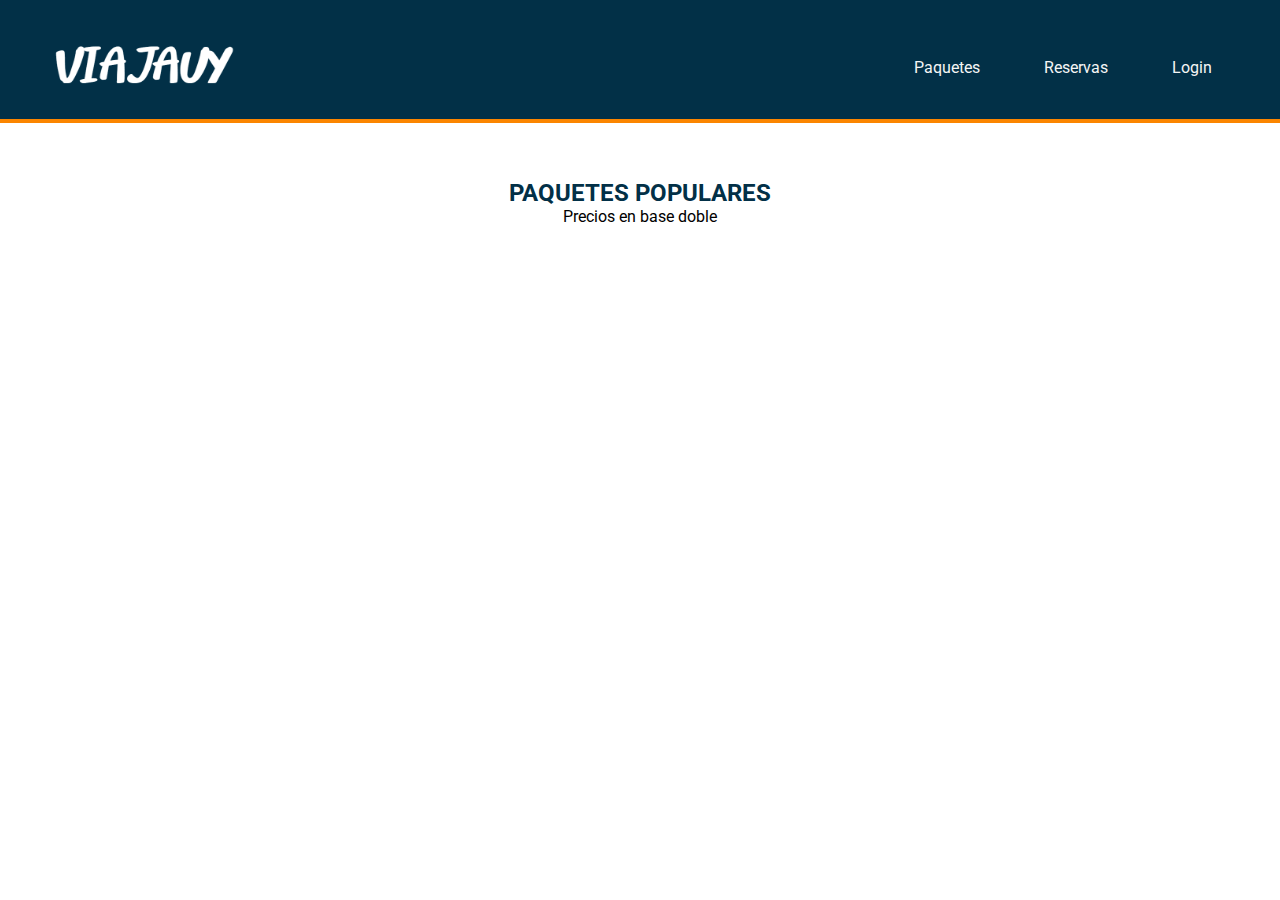
==== html/index.html @ 6b280a8b "Gestion de reservas, historial de reservas, crear reservas, clase sistema, etc" ====
<!DOCTYPE html>
<html lang="en">

<head>
    <meta charset="UTF-8">
    <meta name="viewport" content="width=device-width, initial-scale=1.0">
    <link rel="preconnect" href="https://fonts.googleapis.com">
    <link rel="preconnect" href="https://fonts.gstatic.com" crossorigin>
    <link
        href="https://fonts.googleapis.com/css2?family=Roboto:ital,wght@0,100;0,300;0,400;0,500;0,700;0,900;1,100;1,300;1,400;1,500;1,700;1,900&display=swap"
        rel="stylesheet">
    <link rel="stylesheet" href="../styles/indexStyles.css">
    <title>Paquetes - VIAJAUY</title>
</head>

<body>
    <header>
        <a href="index.html"><img src="../img/logoChico.png" alt="Logo de VIAJAUY"></a>
        <nav>
            <a href="#paquetes">Paquetes</a>
            <a href="historialReservas.html">Reservas</a>
            <a href="login.html">Login</a>
        </nav>
    </header>

    <section id="paquetes">
        <div class="contenedor">
            <h2>PAQUETES POPULARES</h2>
            <p>Precios en base doble</p>

            <div id="articlesPaquetes"></div>
        </div>
    </section>

    <dialog id="modal">
        <h2>Estas a un paso de realizar tu reserva...</h2>
        <p id="emptyForm"></p>

        <form id="form" >
            <label for="inputCantPasajeros">Cantidad de pasajeros</label>
            <input type="number" id="inputCantPasajeros" placeholder="4">

            <label for="inputMedioPago">Medio de pago</label>
            <select id="inputMedioPago">
                <option value="efectivo">Efectivo</option>
                <option value="millas">Millas</option>
            </select>
            <input type="submit" id="send" value="REALIZAR RESERVA">
        </form>
    </dialog>


    <script src="../entities/events.js"></script>
    <script src="../entities/sistema.js"></script>
    <!-- <script src="../gestionDest.js"></script> -->
    <script src="../index.js"></script>
</body>

</html>
---- styles/indexStyles.css ----
* {
    margin: 0;
    padding: 0;
}

body {
    margin-top: 119px;
}

.contenedor {
    max-width: 1280px;
    width: 100%;
    margin: 0 auto;
    overflow: hidden;
}

h1 {
    font-family: "Roboto", sans-serif;
    font-weight: 700;
    font-style: normal;
}

h2,
h3 {
    font-family: "Roboto", sans-serif;
    font-weight: 500;
    font-style: normal;
}

a,
p,
li,
label {
    font-family: "Roboto", sans-serif;
    font-weight: 400;
    font-style: normal;
}

header {
    background-color: #023047;
    padding: 30px 8px 15px 60px;
    object-fit: contain;
    display: flex;
    justify-content: space-between;
    align-items: center;
    position: fixed;
    top: 0;
    right: 0;
    z-index: 9999;
    width: 100%;
    border-bottom: 4px solid #fb8500;
}

header a img {
    width: 200px;
    height: 70px;
    padding-left: 50px;
}

header nav a {
    padding-right: 60px;
    text-decoration: none;
    color: whitesmoke;
}

header a:hover {
    color: #fb8500;
}

header a:focus {
    color: #fb8500;
}

/* Paquetes: */

#paquetes {
    height: auto;
    text-align: center;
    padding: 60px 60px 0px 60px;
}

#paquetes .contenedor h2 {
    color: #023047;
    font-weight: 700;
}

#paquetes .contenedor #articlesPaquetes {
    display: flex;
    flex-direction: row;
    justify-content: space-evenly;
    padding-right: 30px;
    padding-bottom: 30px;
    padding-top: 50px;
    flex-wrap: wrap;
}

#paquetes .contenedor #articlesPaquetes article {
    width: 300px;
    height: auto;
    background-color: #fff;
    box-shadow: 0 4px 8px rgba(0, 0, 0, 0.5);
    border-radius: 10px;
    text-align: left;
    margin: 10px;
    padding: 0px 0px 15px 0px;
    transition: transform 0.3s ease;
}

#paquetes .contenedor #articlesPaquetes article:hover {
    transform: translateY(10px);
}

.paquetes-img img {
    object-fit: cover;
    width: 100%;
    height: 175px;
    border-top-left-radius: 10px;
    border-top-right-radius: 10px;
}

.paquetes-info {
    padding: 10px 0px 10px 10px;
}

.paquetes-info h3 {
    color: #023047;
}

.paquetes-info p {
    color: #fb8500;
}

#paquetes .contenedor article ul {
    list-style-position: inside;
    padding-top: 5px;
}

#paquetes .contenedor article ul li {
    padding-top: 8px;
    font-size: 13px;
}

#paquetes .contenedor article #aCont {
    display: flex;
    justify-content: center;
    align-items: center;
}

#paquetes .contenedor article #aCont button {
    background-color: #fb8500;
    text-decoration: none;
    color: white;
    padding: 10px 20px;
    border-radius: 20px;
    border: none;
    box-shadow: none;
    outline: none;
    cursor: pointer;
}

/* Fondo semi-transparente para el modal */
body::before {
    content: "";
    display: none;
    position: fixed;
    top: 0;
    left: 0;
    width: 100%;
    height: 100%;
    background: rgba(0, 0, 0, 0.5);
    z-index: 999;
}

/* Estilos generales del modal */
dialog {
    overflow: hidden;
    flex-direction: column;
    width: 60%;
    max-width: 600px;
    justify-content: center;
    align-items: center;
    position: fixed;
    top: 50%;
    left: 50%;
    transform: translate(-50%, -50%);
    background-color: white;
    padding: 30px;
    border: none;
    border-radius: 15px;
    box-shadow: 0 8px 20px rgba(0, 0, 0, 0.3);
    z-index: 1000;
}

dialog[open] {
    display: flex; /* Muestra el modal solo cuando está abierto */
}

dialog h2 {
    font-size: 1.8rem;
    margin-bottom: 20px;
    color: #333;
    padding: 15px;
}

/* Estilos del formulario dentro del modal */
dialog form {
    display: flex;
    flex-direction: column;
    flex-wrap: wrap;
    justify-content: center;
    align-items: center;
    padding: 15px;
    width: 100%;
    height: auto;
}

form label {
    padding-top: 10px;
    padding-bottom: 7px;
}

input, select {
    width: 100%;
    box-sizing: border-box;
    padding: 10px;
    margin: 10px 0;
    border-radius: 8px;
    border: 1px solid #ccc;
    box-shadow: inset 0 1px 2px rgba(0, 0, 0, 0.1);
    font-size: 1rem;
    background-color: #f9f9f9;
    transition: all 0.2s ease;
}

input:focus, select:focus {
    outline: none;
    border-color: #fb8500;
    box-shadow: 0 0 5px rgba(251, 133, 0, 0.5);
}

/* Estilos del botón de envío */
#send {
    border-radius: 30px;
    border: none;
    padding: 15px 30px;
    background: linear-gradient(135deg, #fb8500, #ff7c00);
    color: white;
    font-size: 1.2rem;
    cursor: pointer;
    transition: background 0.3s ease, transform 0.2s ease;
    margin-top: 20px;
    box-shadow: 4px 3px rgba(0, 0, 0, 0.3);
    outline: none;
}

#send:hover {
    background: linear-gradient(135deg, #ff7c00, #ff6100);
    transform: translateY(-2px);
    box-shadow: 0 4px 10px rgba(0, 0, 0, 0.2);
}

#send:active {
    transform: translateY(1px);
}



.paquetes-img {
    position: relative; /* Establece el contenedor como relativo para poder posicionar el texto en relación a él */
}

.oferta {
    position: absolute; /* Posiciona el texto de forma absoluta */
    top: 146px; /* Ajusta la posición desde la parte superior */
    left: 0px; /* Ajusta la posición desde la izquierda */
    background-color: #fb8500; /* Fondo verde semitransparente (puedes cambiarlo) */
    color: white; /* Color del texto */
    padding: 5px; /* Espaciado alrededor del texto */
    border-radius: 0px 10px 0px 0px; /* Bordes redondeados para un mejor aspecto */
    font-weight: bold; /* Hacer el texto negrita */
    
}

.hidden {
    display: none;
}
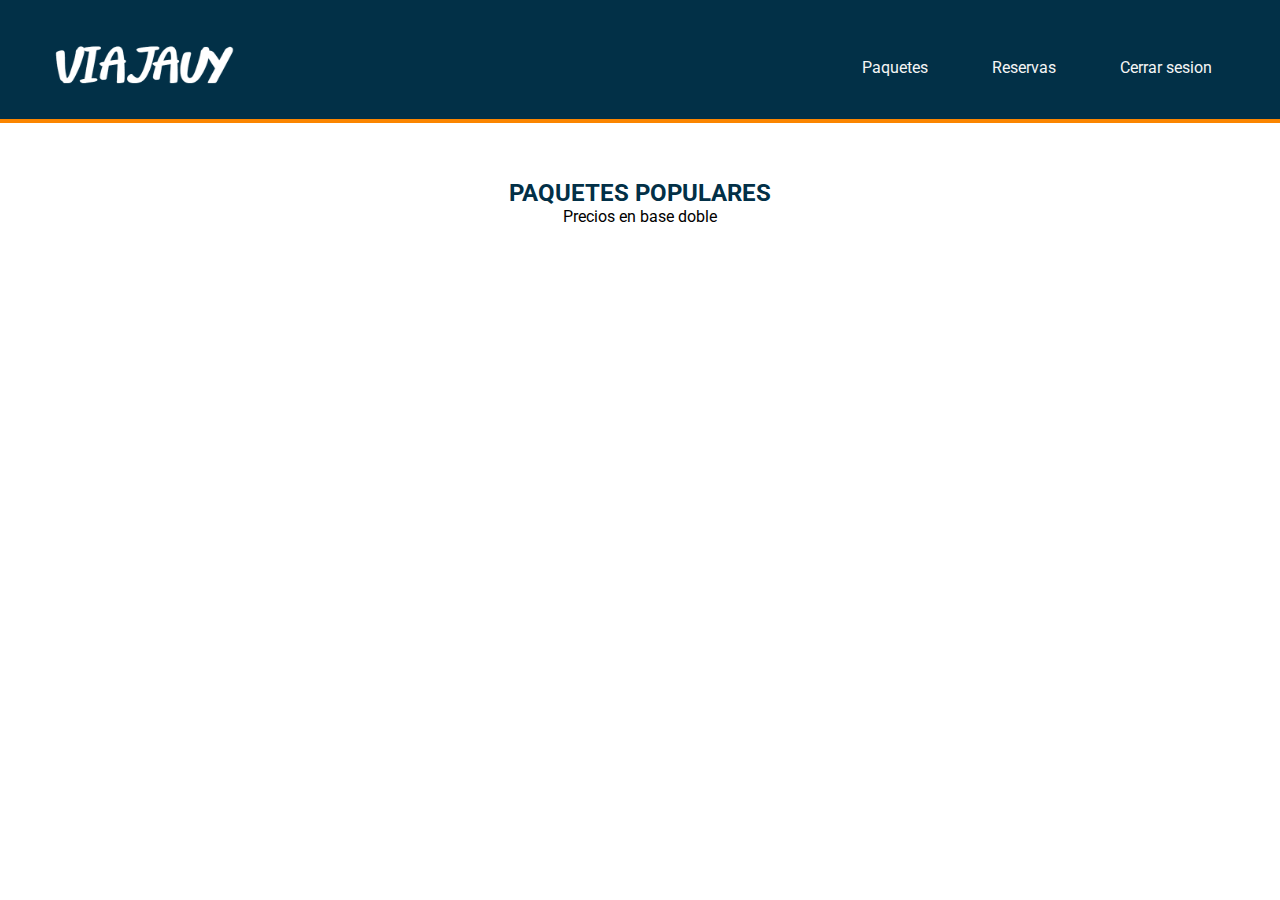
==== commit 0da1789e: "Merge branch 'mauri'" ====
--- a/html/index.html
+++ b/html/index.html
@@ -19,7 +19,7 @@
         <nav>
             <a href="#paquetes">Paquetes</a>
             <a href="historialReservas.html">Reservas</a>
-            <a href="login.html">Login</a>
+            <a href="login.html" id="log-out">Cerrar sesion</a>
         </nav>
     </header>
 
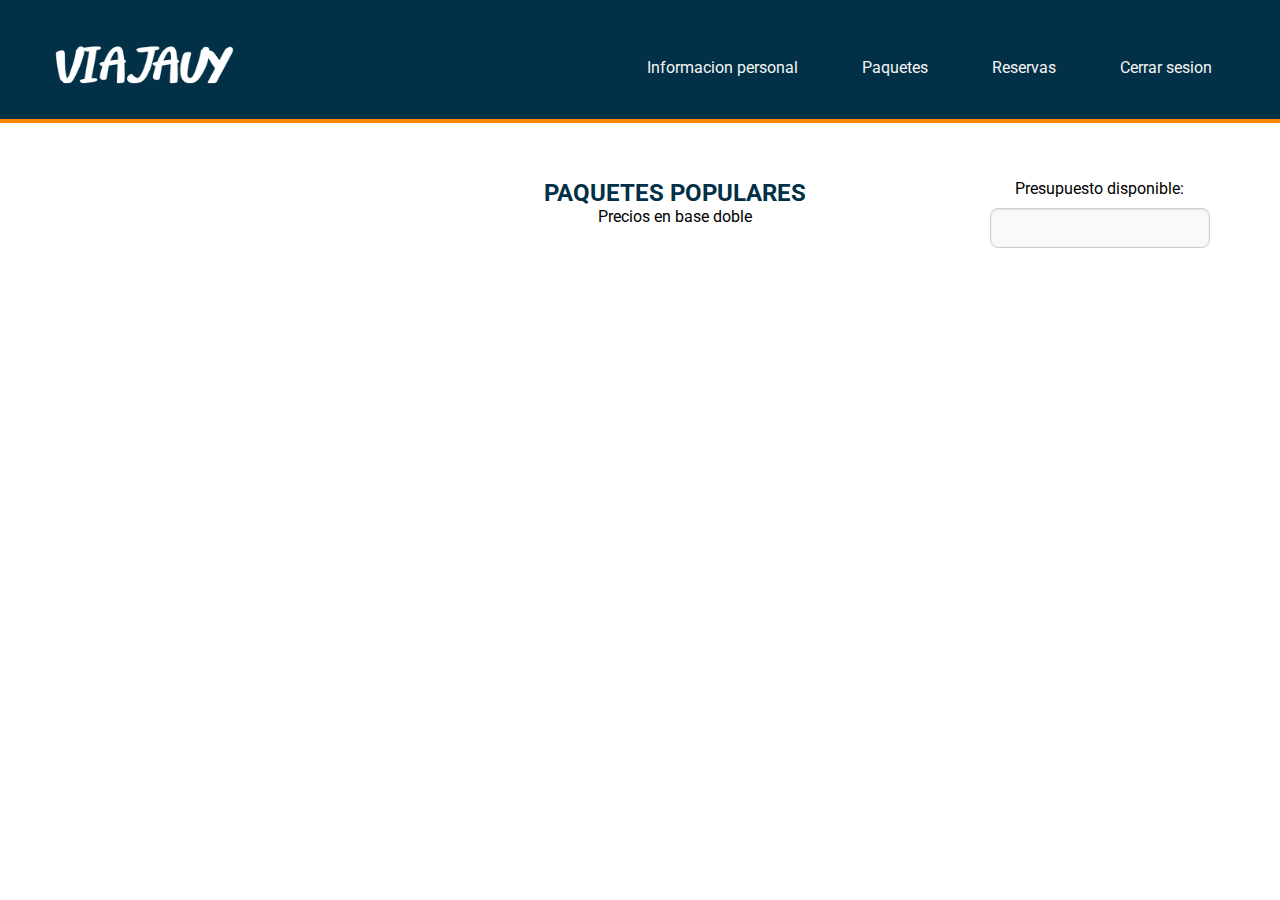
==== commit 235ca76d: "Merged sistemas + fixed login bugs + started client data page + notAdmin navigation and notLoggedIn " ====
--- a/html/index.html
+++ b/html/index.html
@@ -17,6 +17,7 @@
     <header>
         <a href="index.html"><img src="../img/logoChico.png" alt="Logo de VIAJAUY"></a>
         <nav>
+            <a href="clientData.html">Informacion personal</a>
             <a href="#paquetes">Paquetes</a>
             <a href="historialReservas.html">Reservas</a>
             <a href="login.html" id="log-out">Cerrar sesion</a>
@@ -25,9 +26,16 @@
 
     <section id="paquetes">
         <div class="contenedor">
-            <h2>PAQUETES POPULARES</h2>
-            <p>Precios en base doble</p>
-
+            <div id="containerHead">
+                <div id="titleContainer">
+                    <h2>PAQUETES POPULARES</h2>
+                    <p>Precios en base doble</p>
+                </div>
+                <div>
+                    <label for="budgetDisplayer">Presupuesto disponible:</label>
+                    <input type="number" value="" id="budgetDisplayer" disabled>
+                </div>
+            </div>
             <div id="articlesPaquetes"></div>
         </div>
     </section>
@@ -51,6 +59,7 @@
 
 
     <script src="../entities/events.js"></script>
+    <script src="../entities/Users.js"></script>
     <script src="../entities/sistema.js"></script>
     <!-- <script src="../gestionDest.js"></script> -->
     <script src="../index.js"></script>
--- a/styles/indexStyles.css
+++ b/styles/indexStyles.css
@@ -12,6 +12,18 @@
     width: 100%;
     margin: 0 auto;
     overflow: hidden;
+}
+
+#containerHead{
+    display: flex;
+    flex-direction: row;
+    justify-content: space-between;
+    width: 1150px;
+}
+
+#titleContainer{
+    width: 100%;
+    padding-left:300px ;
 }
 
 h1 {
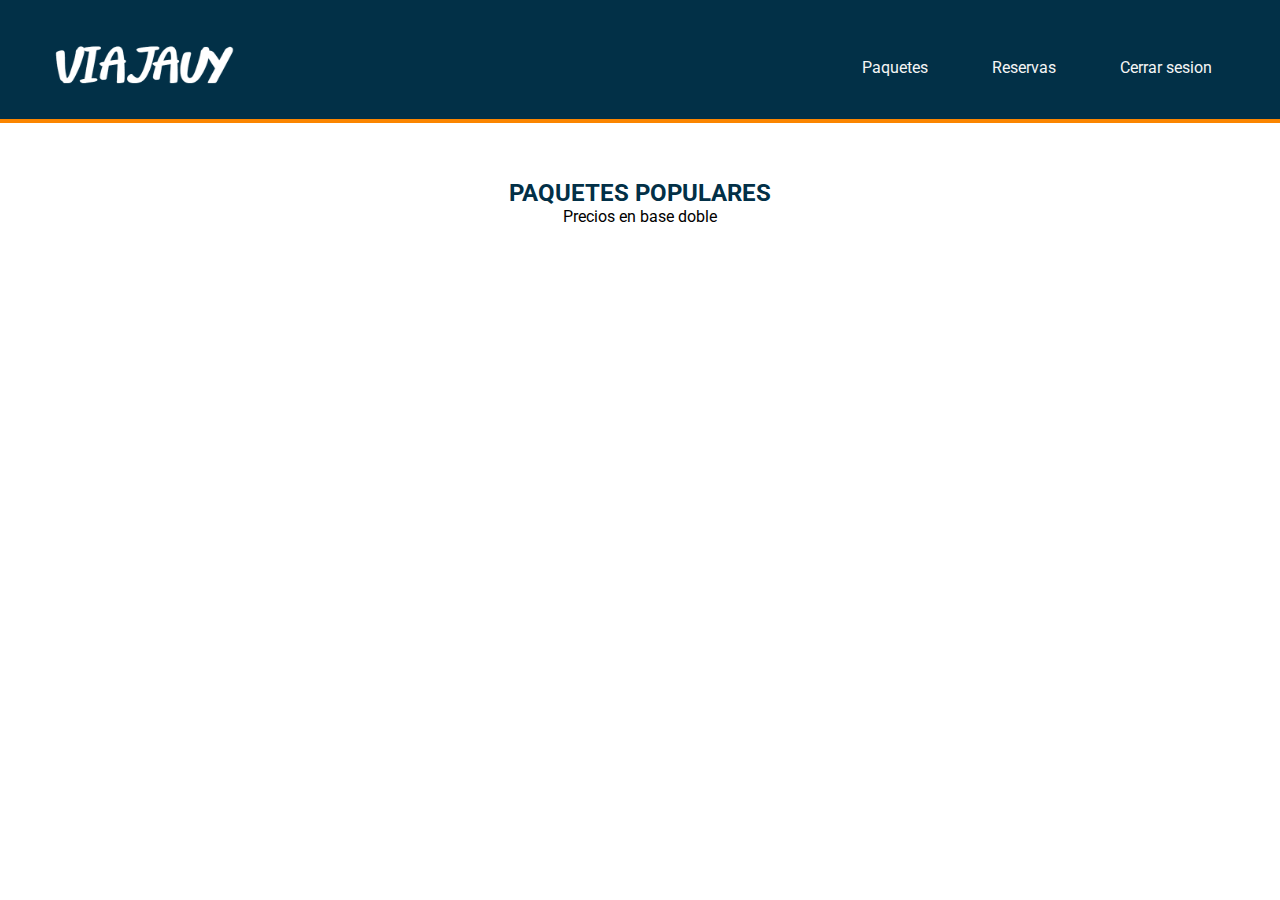
==== commit 0b63482b: "fix clase sistema + cancelar reservas" ====
--- a/html/index.html
+++ b/html/index.html
@@ -10,6 +10,8 @@
         href="https://fonts.googleapis.com/css2?family=Roboto:ital,wght@0,100;0,300;0,400;0,500;0,700;0,900;1,100;1,300;1,400;1,500;1,700;1,900&display=swap"
         rel="stylesheet">
     <link rel="stylesheet" href="../styles/indexStyles.css">
+    <script src="../entities/events.js"></script>
+    <script src="../entities/sistema.js"></script>
     <title>Paquetes - VIAJAUY</title>
 </head>
 
@@ -17,7 +19,6 @@
     <header>
         <a href="index.html"><img src="../img/logoChico.png" alt="Logo de VIAJAUY"></a>
         <nav>
-            <a href="clientData.html">Informacion personal</a>
             <a href="#paquetes">Paquetes</a>
             <a href="historialReservas.html">Reservas</a>
             <a href="login.html" id="log-out">Cerrar sesion</a>
@@ -26,16 +27,9 @@
 
     <section id="paquetes">
         <div class="contenedor">
-            <div id="containerHead">
-                <div id="titleContainer">
-                    <h2>PAQUETES POPULARES</h2>
-                    <p>Precios en base doble</p>
-                </div>
-                <div>
-                    <label for="budgetDisplayer">Presupuesto disponible:</label>
-                    <input type="number" value="" id="budgetDisplayer" disabled>
-                </div>
-            </div>
+            <h2>PAQUETES POPULARES</h2>
+            <p>Precios en base doble</p>
+
             <div id="articlesPaquetes"></div>
         </div>
     </section>
@@ -58,9 +52,8 @@
     </dialog>
 
 
-    <script src="../entities/events.js"></script>
-    <script src="../entities/Users.js"></script>
-    <script src="../entities/sistema.js"></script>
+    <!-- <script src="../entities/events.js"></script>
+    <script src="../entities/sistema.js"></script> -->
     <!-- <script src="../gestionDest.js"></script> -->
     <script src="../index.js"></script>
 </body>
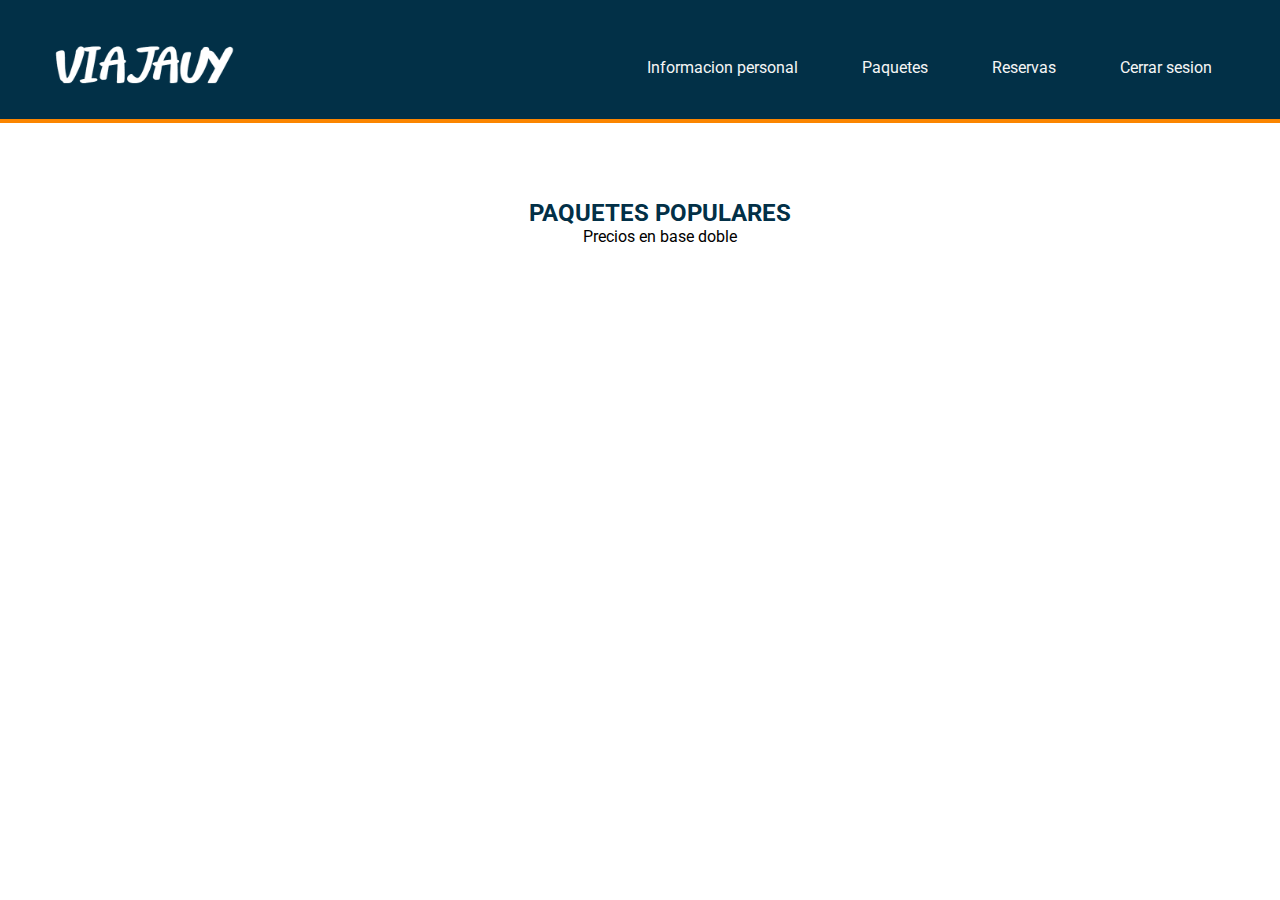
==== commit 094e63c3: "Created client data page - done, fixed buggs with registration - implemented animations" ====
--- a/html/index.html
+++ b/html/index.html
@@ -10,8 +10,6 @@
         href="https://fonts.googleapis.com/css2?family=Roboto:ital,wght@0,100;0,300;0,400;0,500;0,700;0,900;1,100;1,300;1,400;1,500;1,700;1,900&display=swap"
         rel="stylesheet">
     <link rel="stylesheet" href="../styles/indexStyles.css">
-    <script src="../entities/events.js"></script>
-    <script src="../entities/sistema.js"></script>
     <title>Paquetes - VIAJAUY</title>
 </head>
 
@@ -19,6 +17,7 @@
     <header>
         <a href="index.html"><img src="../img/logoChico.png" alt="Logo de VIAJAUY"></a>
         <nav>
+            <a href="clientData.html">Informacion personal</a>
             <a href="#paquetes">Paquetes</a>
             <a href="historialReservas.html">Reservas</a>
             <a href="login.html" id="log-out">Cerrar sesion</a>
@@ -27,10 +26,10 @@
 
     <section id="paquetes">
         <div class="contenedor">
-            <h2>PAQUETES POPULARES</h2>
-            <p>Precios en base doble</p>
-
-            <div id="articlesPaquetes"></div>
+                <h2>PAQUETES POPULARES</h2>
+                <p>Precios en base doble</p>
+                <div id="articlesPaquetes">
+                </div>
         </div>
     </section>
 
@@ -52,8 +51,9 @@
     </dialog>
 
 
-    <!-- <script src="../entities/events.js"></script>
-    <script src="../entities/sistema.js"></script> -->
+    <script src="../entities/events.js"></script>
+    <script src="../entities/Users.js"></script>
+    <script src="../entities/sistema.js"></script>
     <!-- <script src="../gestionDest.js"></script> -->
     <script src="../index.js"></script>
 </body>
--- a/styles/indexStyles.css
+++ b/styles/indexStyles.css
@@ -295,4 +295,19 @@
 
 .hidden {
     display: none;
-}+}
+
+@keyframes mi-animacion {
+    from {
+      transform: translateY(-150%);
+    }
+    to {
+      transform: translateY(0px);
+    }
+  }
+
+.contenedor{
+    animation: mi-animacion 1s ease-out;
+    padding: 20px;
+}
+
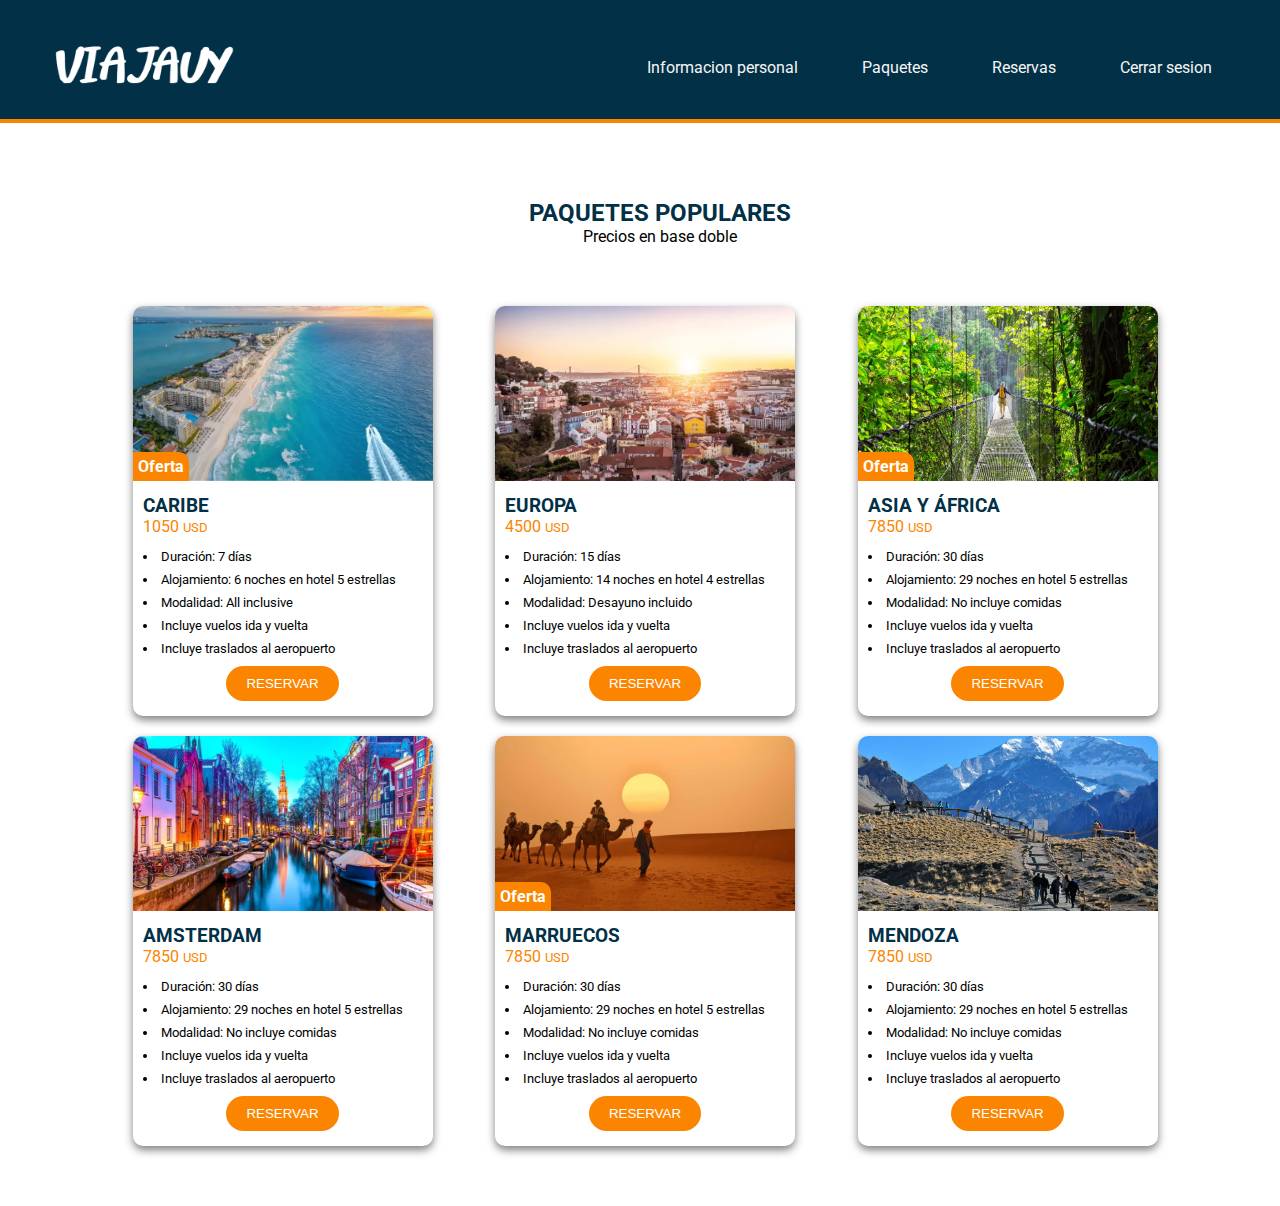
==== commit e6601182: "ultimo commit !!!" ====
(no text change in the page or its own stylesheets)
